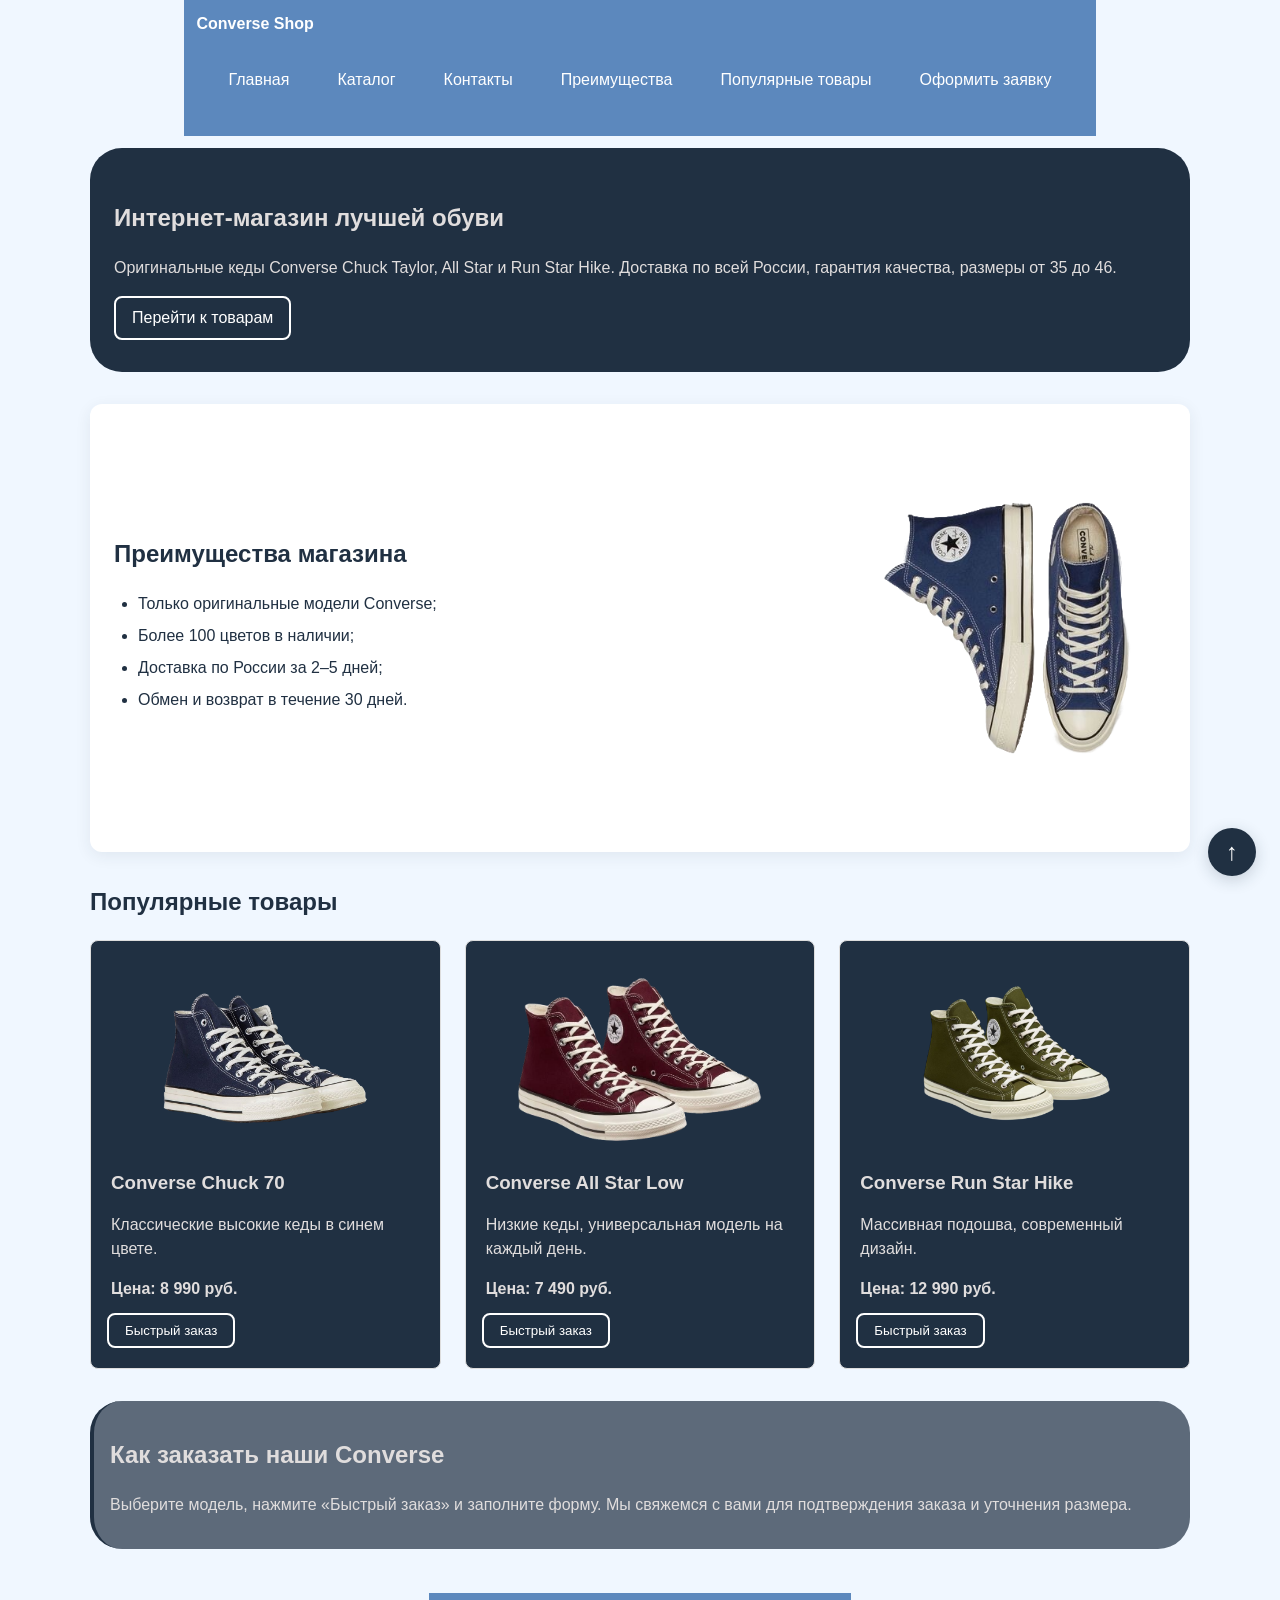
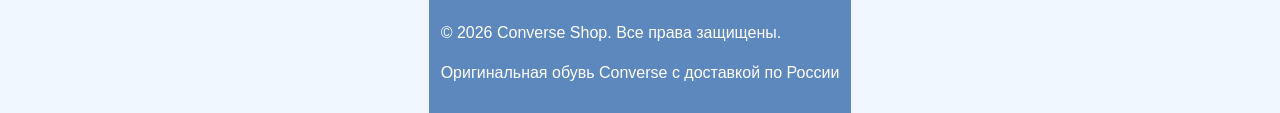
==== index.html @ f1b68abb "just copy kr 1" ====
<!doctype html>
<html lang="en">
  <head>
    <meta charset="UTF-8" />
    <meta name="viewport" content="width=device-width, initial-scale=1.0" />
    <title>Converse Shop — магазин обуви</title>
    <link rel="stylesheet" href="css/index.css" />
    <script src="js/main.js" defer></script>
  </head>
  <body>
    <header>
      <div class="site-header">
        <a class="site-header__logo" href="index.html">Converse Shop</a>

        <nav class="site-nav">
          <ul class="site-nav__list">
            <li><a href="index.html">Главная</a></li>
            <li><a href="catalog.html">Каталог</a></li>
            <li><a href="contacts.html">Контакты</a></li>
            <li><a href="index.html#advantages">Преимущества</a></li>
            <li><a href="index.html#popular">Популярные товары</a></li>
            <li><a href="order.html">Оформить заявку</a></li>
          </ul>
        </nav>
      </div>
    </header>

    <main>
      <section class="hero">
        <h1>Интернет-магазин лучшей обуви</h1>
        <p>
          Оригинальные кеды Converse Chuck Taylor, All Star и Run Star Hike.
          Доставка по всей России, гарантия качества, размеры от 35 до 46.
        </p>
        <a class="button" href="#popular">Перейти к товарам</a>
      </section>

      <!--Блок преимуществ-->
      <section class="section section--advantages" id="advantages">
        <div class="advantages-content">
          <h2>Преимущества магазина</h2>
          <ul class="advantages-list">
            <li>Только оригинальные модели Converse;</li>
            <li>Более 100 цветов в наличии;</li>
            <li>Доставка по России за 2–5 дней;</li>
            <li>Обмен и возврат в течение 30 дней.</li>
          </ul>
        </div>
        <div class="advantages-image">
          <img src="img/blue_converse-no-bg.png" />
        </div>
      </section>

      <!--Блок популярных товаров-->
      <section class="section" id="popular">
        <h2>Популярные товары</h2>

        <div class="products-grid">
          <article class="product-card">
            <div class="product-card__image">
              <img src="img/item_1_no_bg.png" alt="Converse Chuck 70" />
            </div>
            <h3 class="product-card__title">Converse Chuck 70</h3>
            <p class="product-card__description">
              Классические высокие кеды в синем цвете.
            </p>
            <p class="product-card__price">Цена: 8 990 руб.</p>
            <button
              class="button product-card__button"
              type="button"
              data-product="Converse Chuck 70"
            >
              Быстрый заказ
            </button>
          </article>

          <article class="product-card">
            <div class="product-card__image">
              <img src="img/item_2_no_bg.png" alt="Converse All Star Low" />
            </div>
            <h3 class="product-card__title">Converse All Star Low</h3>
            <p class="product-card__description">
              Низкие кеды, универсальная модель на каждый день.
            </p>
            <p class="product-card__price">Цена: 7 490 руб.</p>
            <button
              class="button product-card__button"
              type="button"
              data-product="Converse All Star Low"
            >
              Быстрый заказ
            </button>
          </article>

          <article class="product-card">
            <div class="product-card__image">
              <img src="img/item_3_no_bg.png" alt="Converse Run Star Hike" />
            </div>
            <h3 class="product-card__title">Converse Run Star Hike</h3>
            <p class="product-card__description">
              Массивная подошва, современный дизайн.
            </p>
            <p class="product-card__price">Цена: 12 990 руб.</p>
            <button
              class="button product-card__button"
              type="button"
              data-product="Converse Run Star Hike"
            >
              Быстрый заказ
            </button>
          </article>
        </div>
      </section>

      <!--Блок для вспомогательной информации-->
      <aside class="aside-info">
        <h2>Как заказать наши Converse</h2>
        <p>
          Выберите модель, нажмите «Быстрый заказ» и заполните форму. Мы
          свяжемся с вами для подтверждения заказа и уточнения размера.
        </p>
      </aside>
    </main>

    <footer>
      <p>&copy; 2026 Converse Shop. Все права защищены.</p>
      <p>Оригинальная обувь Converse с доставкой по России</p>
    </footer>

    <!--Модальное окно с формой-->
    <dialog
      class="order-dialog"
      id="order-dialog"
      aria-labelledby="order-dialog-title"
    >
      <h2 id="order-dialog-title">Оформление заявки</h2>

      <form
        class="order-form"
        id="order-form"
        action="#"
        method="post"
        novalidate
      >
        <input type="hidden" id="selected-product" name="product" />
        <div class="order-form__field">
          <label class="order-form__label" for="order-name">Имя</label>
          <input
            class="order-form__input"
            id="order-name"
            name="name"
            type="text"
            required
          />
        </div>

        <div class="order-form__field">
          <label class="order-form__label" for="order-email">E-mail</label>
          <input
            class="order-form__input"
            id="order-email"
            name="email"
            type="email"
            required
          />
        </div>

        <div class="order-form__actions">
          <button
            class="button button--modal"
            type="button"
            id="close-order-dialog"
          >
            Закрыть
          </button>
          <button class="button button--modal" type="submit">
            Отправить заявку
          </button>
        </div>
      </form>
    </dialog>

    <p class="success-message" id="success-message" hidden>
      Форма успешно отправлена!
    </p>
    <a href="#" class="back-to-top" aria-label="Наверх">&uarr;</a>
  </body>
</html>
---- css/index.css ----
:root {
  --color-bg: #f0f7ff; /*Фон страницы*/
  --color-text: #e0dddd; /*Основной текст*/
  --color-primary: rgb(32, 48, 66); /*Для hover*/
  --color-border: #dddddd;
  --color-surface-accent: #203042; /*Блок hero*/
  --color-header: rgb(92, 136, 189);
  --color-danger: #b00020; /*Ошибка поля*/
  --color-success: #36cd59; /*Уведомление успеха*/
  --color-white: #ffffff;

  --space-xs: 4px;
  --space-sm: 8px;
  --space-md: 16px;
  --space-lg: 24px;
  --space-xl: 32px;

  --radius-sm: 6px;
  --radius-md: 8px;
  --radius-lg: 12px;

  --container-width: 1100px;
}

/* Базовые стили */

* {
  box-sizing: border-box;
}

body {
  margin: 0;
  min-height: 100vh;
  display: flex;
  flex-direction: column;
  font-family: Arial, sans-serif;
  line-height: 1.5;
  color: var(--color-text);
  background-color: var(--color-bg);
}

main {
  flex: 1;
}

header,
main,
footer {
  padding: var(--radius-lg);

  margin: auto;
}

header,
footer {
  color: var(--color-white);
  background-color: var(--color-header);
}

footer p {
  color: var(--color-white);
}

/* Общие элементы интерфейса */

a {
  color: var(--color-header);
}

a:hover {
  color: var(--color-white);
}

.site-header__logo {
  font-weight: 700;
  color: var(--color-white);
  text-decoration: none;
}

.site-header__logo:hover {
  color: var(--color-primary);
}

.site-nav__list {
  display: flex;
  flex-wrap: wrap;
  justify-content: center;
  align-items: center;
  gap: var(--space-md);
  padding: var(--space-sm) var(--space-md);
  margin-bottom: 8px;
  list-style: none;
}

.site-nav__list a {
  display: inline-block;
  margin-bottom: 8px;
  padding: var(--space-sm) var(--space-md);
  text-decoration: none;
  color: var(--color-white);
}

.site-nav__list a:hover {
  background-color: var(--color-primary);
  color: var(--color-white);
  border-radius: var(--radius-sm);
}

.section {
  max-width: var(--container-width);
  margin: 0 auto var(--space-xl);
}

.section h2 {
  margin-top: 0;
  color: var(--color-primary);
}

/* Блок преимуществ + фото */

.section--advantages {
  display: flex;
  align-items: center;
  gap: var(--space-xl);
  padding: var(--space-lg);
  background-color: var(--color-white);
  border-radius: var(--radius-lg);
  box-shadow: 0 4px 16px rgba(32, 48, 66, 0.08);
}

.advantages-content {
  flex: 1;
}

.advantages-list {
  padding-left: var(--space-lg);
  margin: 0;
  color: var(--color-primary);
}

.advantages-list li {
  margin-bottom: var(--space-sm);
  color: var(--color-primary);
}

.advantages-image {
  flex: 0 0 320px;
  display: flex;
  justify-content: center;
  align-items: center;
}

.advantages-image img {
  width: 100%;
  height: auto;
  border-radius: var(--radius-md);
  object-fit: cover;
}

/* Кнопки */

.button {
  display: inline-block;
  padding: var(--space-sm) var(--space-md);
  color: var(--color-white);
  background-color: var(--color-primary);
  text-decoration: none;
  cursor: pointer;
  border-radius: var(--space-sm);
  border: #ffffff solid 2px;
}

.button:hover {
  color: var(--color-primary);
  background-color: var(--color-white);
}

/* Кнопки для модального окна */
.button--modal {
  color: var(--color-primary);
  background-color: var(--color-white);
  border: 2px solid var(--color-primary);
}
.button--modal:hover {
  color: var(--color-white);
  background-color: var(--color-primary);
  border-color: var(--color-primary);
}

/* Карточки товаров */

.products-grid {
  display: grid;
  grid-template-columns: repeat(3, 1fr);
  gap: var(--space-lg);
}

.product-card {
  display: flex;
  flex-direction: column;
  gap: var(--space-sm);
  padding: var(--space-md);
  border: 1px solid var(--color-border);
  border-radius: var(--radius-md);
  background-color: var(--color-primary);
  height: 100%; /*Карточки одинаковой высоты */
}

.product-card__button {
  margin-bottom: var(--space-xs);
  align-self: flex-start;
}

.product-card__title,
.product-card__description {
  margin: var(--space-xs);
  color: var(--color-text);
}

.product-card__price {
  margin: var(--space-xs);
  font-weight: 700;
}

.product-card__image {
  width: 100%;
  border-radius: var(--radius-sm);
  display: flex;
  align-items: center;
  justify-content: center;
}

.product-card__image img {
  width: 100%;
  height: 200px;
  object-fit: contain; /* фото вписывается целиком, без обрезки */
}

/* Hero и aside */
.hero {
  max-width: var(--container-width);
  margin: 0 auto var(--space-xl);
  padding: var(--space-xl) var(--space-lg);
  background-color: var(--color-surface-accent);
  border-radius: var(--space-xl);
}

.aside-info {
  max-width: var(--container-width);
  margin: 0 auto var(--space-xl);
  padding: var(--space-md);
  border-left: 4px solid var(--color-primary);
  background-color: rgb(32, 48, 66, 0.7); /* 70% прозрачности */
  border-radius: var(--space-xl);
}

/* Модальное окно и форма */
.order-dialog {
  width: min(100% - 32px, 560px);
  padding: var(--space-lg);
  border: none;
  border-radius: var(--radius-lg);
}

.order-dialog::backdrop {
  background-color: rgba(0, 0, 0, 0.5);
}

.order-form__field {
  margin-bottom: var(--space-md);
}

.order-form__label {
  display: block;
  margin-bottom: var(--space-xs);
}

.order-form__input {
  width: 100%;
  padding: 10px 12px;
  border: 1px solid var(--color-border);
  border-radius: var(--radius-sm);
  font: inherit;
}

.order-form__input:hover,
.order-form__select:hover,
.order-form__textarea:hover {
  border-color: var(--color-primary);
}

.order-form__input:focus-visible,
.order-form__select:focus-visible,
.order-form__textarea:focus-visible {
  outline: 2px solid var(--color-primary);
  outline-offset: 3px;
}

.order-form__actions {
  display: flex;
  gap: var(--space-md);
  margin-top: var(--space-lg);
}

[aria-invalid="true"] {
  border-color: var(--color-danger);
}

.success-message {
  max-width: var(--container-width);
  margin: var(--space-lg) auto;
  padding: var(--space-md);
  background-color: var(--color-success);
  border-radius: var(--radius-md);
  color: var(--color-white);
  position: fixed;
  top: 50%;
  left: 50%;
  transform: translate(-50%, -50%);
  z-index: 1000;
  font-size: 20px;
  font-weight: 700;
  text-align: center;
  min-width: 320px;
}

/* Утилиты */

html {
  scroll-behavior: smooth;
}

/*Переход к блоку по кнопке*/
:target {
  outline: 2px solid var(--color-primary);
  outline-offset: 4px; /*Отступ от линии до края элемента*/
  border-radius: var(--radius-md);
}

/* Кнопка «Наверх» для демонстрации position: fixed */
.back-to-top {
  position: fixed;
  bottom: var(--space-lg);
  right: var(--space-lg);
  width: 48px;
  height: 48px;
  display: flex;
  align-items: center;
  justify-content: center;
  background-color: var(--color-primary);
  color: var(--color-white);
  border-radius: 50%;
  text-decoration: none;
  font-size: 24px;
  box-shadow: 0 4px 16px rgba(32, 48, 66, 0.2);
  z-index: 1000;
}

.back-to-top:hover {
  background-color: var(--color-white);
  color: var(--color-primary);
  border: var(--color-primary) solid 2px;
}

/* Шапка для демонстрации position: stycky прилипает */
header {
  position: sticky;
  top: 0;
  z-index: 100;
}

html {
  scroll-padding-top: 210px; /* При прокрутке к якорю оставляет место под шапку */
}
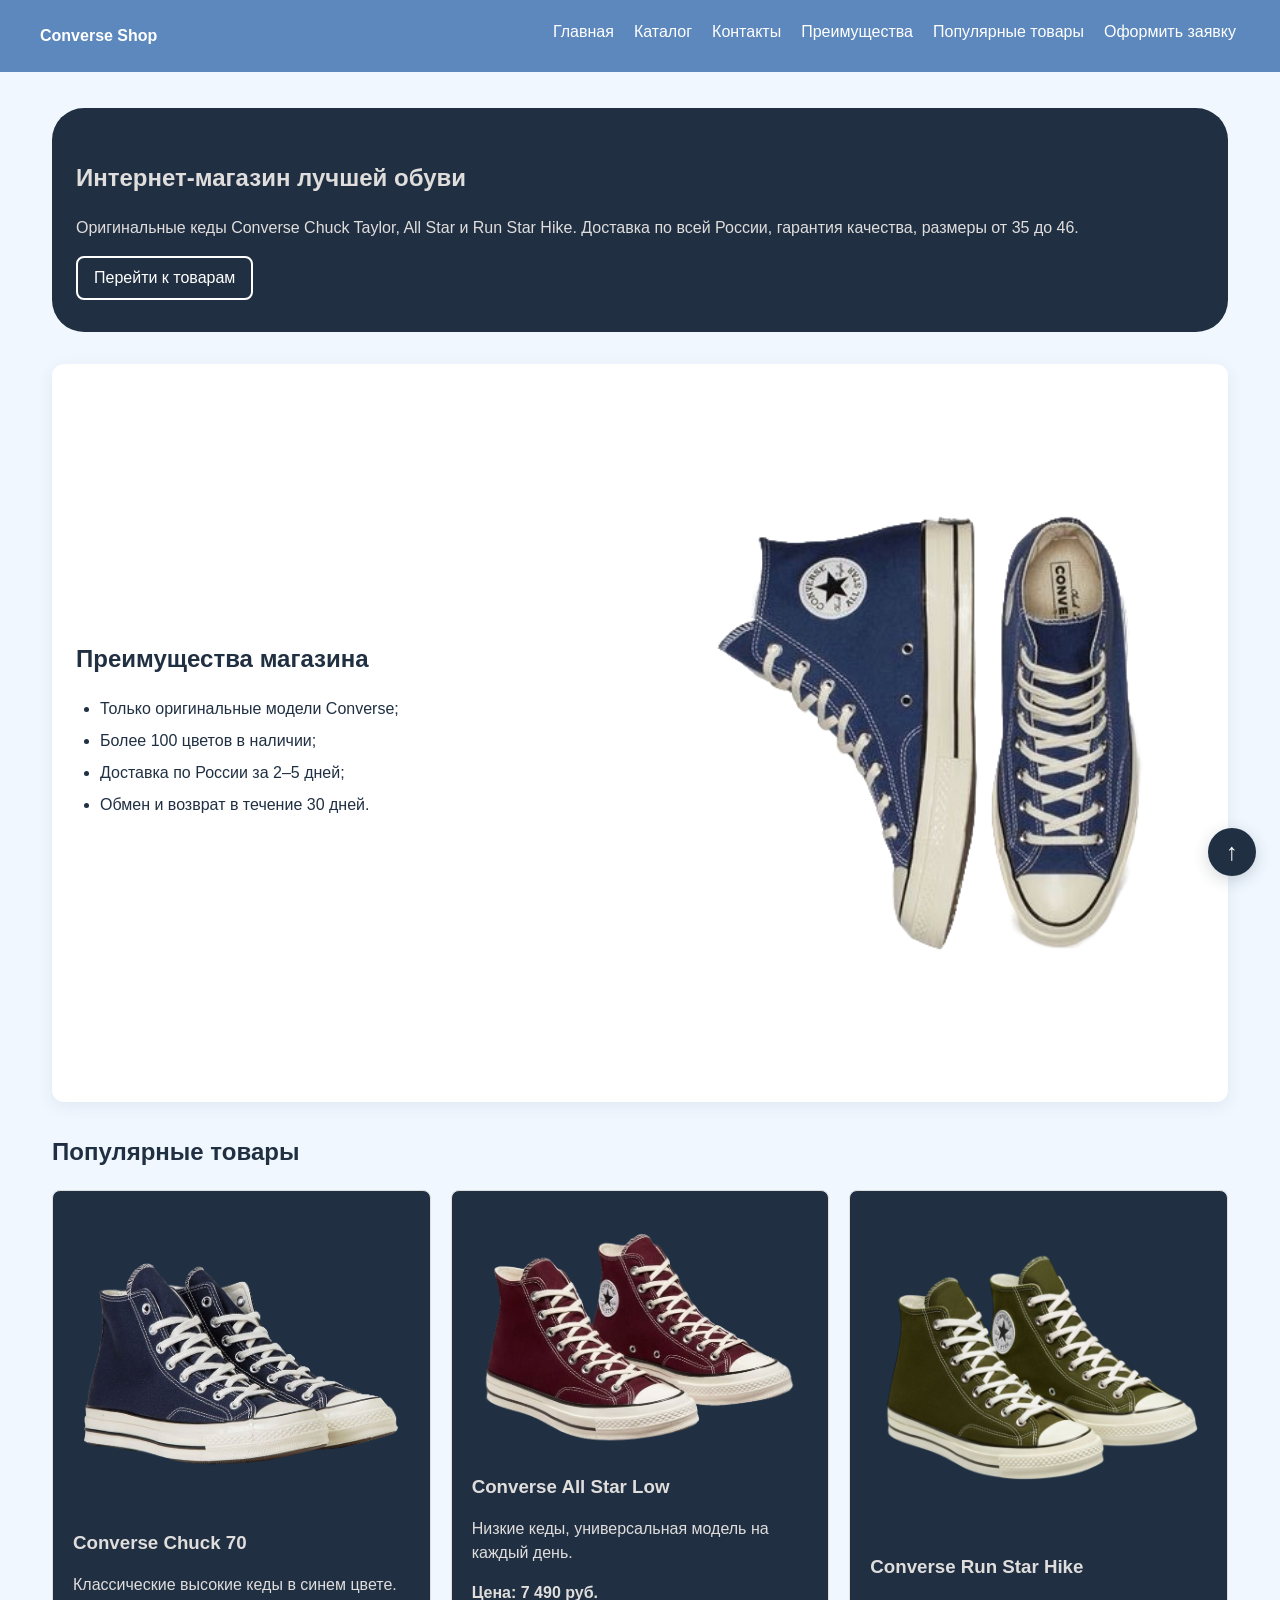
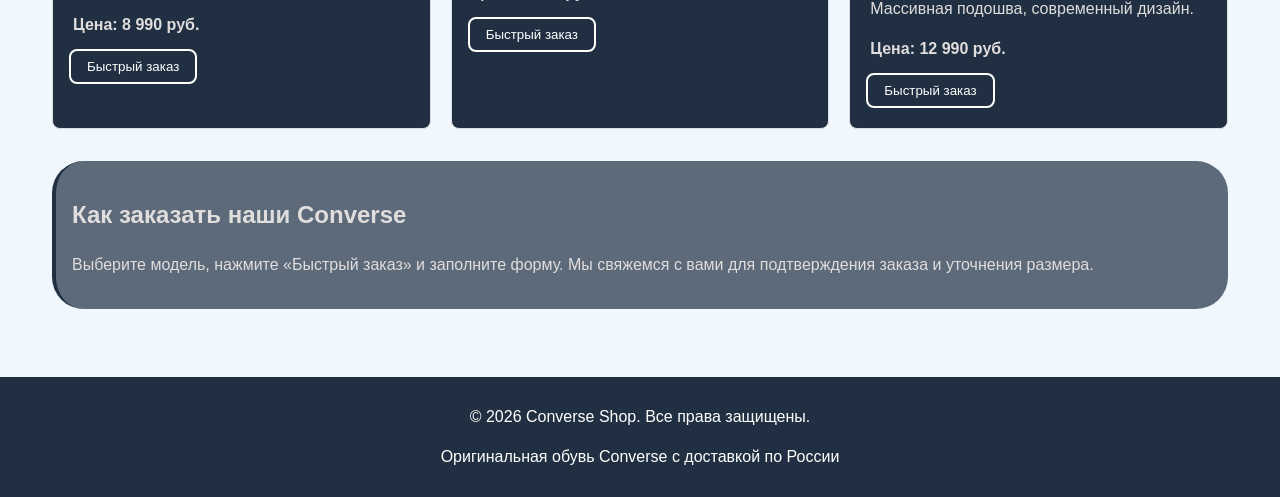
==== commit 9aba55e3: "change files kr 1 + add responsive" ====
--- a/index.html
+++ b/index.html
@@ -1,18 +1,24 @@
 <!doctype html>
-<html lang="en">
+<html lang="ru">
   <head>
     <meta charset="UTF-8" />
     <meta name="viewport" content="width=device-width, initial-scale=1.0" />
+    <meta
+      name="description"
+      content="Converse Shop — каталог кед, популярные модели и оформление заявки."
+    />
     <title>Converse Shop — магазин обуви</title>
     <link rel="stylesheet" href="css/index.css" />
+    <link rel="stylesheet" href="css/responsive.css" />
     <script src="js/main.js" defer></script>
   </head>
   <body>
+    <a class="skip-link" href="#main-content">Перейти к содержимому</a>
     <header>
       <div class="site-header">
         <a class="site-header__logo" href="index.html">Converse Shop</a>
 
-        <nav class="site-nav">
+        <nav class="site-nav" aria-label="Основная навигация">
           <ul class="site-nav__list">
             <li><a href="index.html">Главная</a></li>
             <li><a href="catalog.html">Каталог</a></li>
@@ -25,7 +31,7 @@
       </div>
     </header>
 
-    <main>
+    <main id="main-content" tabindex="-1">
       <section class="hero">
         <h1>Интернет-магазин лучшей обуви</h1>
         <p>
@@ -47,7 +53,10 @@
           </ul>
         </div>
         <div class="advantages-image">
-          <img src="img/blue_converse-no-bg.png" />
+          <img
+            src="img/blue_converse-no-bg.png"
+            alt="Синие высокие кеды Converse"
+          />
         </div>
       </section>
 
@@ -180,9 +189,20 @@
       </form>
     </dialog>
 
-    <p class="success-message" id="success-message" hidden>
+    <p
+      class="success-message"
+      id="success-message"
+      role="status"
+      aria-live="polite"
+      hidden
+    >
       Форма успешно отправлена!
     </p>
-    <a href="#" class="back-to-top" aria-label="Наверх">&uarr;</a>
+    <a
+      href="#main-content"
+      class="back-to-top"
+      aria-label="Вернуться к началу основного содержимого"
+      >&uarr;</a
+    >
   </body>
 </html>
--- a/css/responsive.css
+++ b/css/responsive.css
@@ -0,0 +1,243 @@
+*,
+*::before,
+*::after {
+  box-sizing: border-box;
+}
+html {
+  scroll-behavior: smooth;
+}
+body {
+  min-width: 0;
+}
+img,
+picture,
+video {
+  max-width: 100%;
+  height: auto;
+}
+main {
+  min-width: 0;
+}
+
+.skip-link {
+  position: fixed;
+  left: 12px;
+  top: -120px;
+  z-index: 10000;
+  padding: 12px 16px;
+  color: #fff;
+  background: #203042;
+  border: 2px solid #fff;
+  border-radius: 8px;
+  text-decoration: none;
+}
+.skip-link:focus,
+.skip-link:focus-visible {
+  top: 12px;
+}
+
+:where(a, button, input, select, textarea, summary):focus-visible {
+  outline: 3px solid #bf5500;
+  outline-offset: 3px;
+}
+
+.visually-hidden {
+  position: absolute;
+  width: 1px;
+  height: 1px;
+  overflow: hidden;
+  clip: rect(0, 0, 0, 0);
+  white-space: nowrap;
+  clip-path: inset(50%);
+}
+
+/* Мобильная версия*/
+.site-header {
+  max-width: 100%;
+}
+.site-header,
+.site-nav__list {
+  display: flex;
+  flex-wrap: wrap;
+  gap: 12px;
+}
+.site-header {
+  align-items: center;
+  justify-content: space-between;
+}
+.site-nav {
+  min-width: 0;
+  max-width: 100%;
+}
+.site-nav__list {
+  padding: 0;
+  margin: 0;
+}
+.site-nav__list a {
+  display: inline-block;
+  padding: 8px 4px;
+}
+
+.section,
+.hero,
+.aside-info,
+.catalog-products,
+.catalog-filters,
+.product-detail__info,
+.order-dialog {
+  min-width: 0;
+  max-width: 100%;
+}
+.hero,
+.section,
+.aside-info {
+  overflow-wrap: anywhere;
+}
+.advantages-image img,
+.product-card__image img,
+.product-detail__image img {
+  display: block;
+  max-width: 100%;
+  height: auto;
+  object-fit: contain;
+}
+.advantages-content {
+  min-width: 0;
+}
+.section--advantages,
+.advantages-content,
+.advantages-image {
+  max-width: 100%;
+}
+
+.products-grid {
+  display: grid;
+  grid-template-columns: minmax(0, 1fr);
+  gap: 20px;
+}
+.product-card {
+  min-width: 0;
+}
+
+.catalog-layout {
+  display: grid;
+  grid-template-columns: minmax(0, 1fr);
+  gap: 24px;
+}
+.filters-form input[type="number"] {
+  max-width: 100%;
+}
+
+.product-detail {
+  display: grid;
+  grid-template-columns: minmax(0, 1fr);
+  gap: 24px;
+}
+
+.order-form {
+  max-width: 100%;
+}
+.order-form__input,
+.order-form__select,
+.order-form__textarea,
+.order-form input:not([type="checkbox"]),
+.order-form select,
+.order-form textarea {
+  box-sizing: border-box;
+  width: 100%;
+  max-width: 100%;
+}
+.order-form__actions {
+  display: flex;
+  flex-wrap: wrap;
+  gap: 12px;
+}
+.order-dialog {
+  width: min(92vw, 520px);
+  max-height: 90dvh;
+  overflow: auto;
+}
+
+.product-table {
+  display: block;
+  max-width: 100%;
+  overflow-x: auto;
+  border-collapse: collapse;
+}
+.product-table th,
+.product-table td {
+  overflow-wrap: anywhere;
+}
+
+@media (min-width: 768px) {
+  .products-grid {
+    grid-template-columns: repeat(2, minmax(0, 1fr));
+  }
+  .section--advantages {
+    display: flex;
+    align-items: center;
+    gap: 24px;
+  }
+  .section--advantages > * {
+    flex: 1 1 0;
+    min-width: 0;
+  }
+  .product-detail {
+    grid-template-columns: repeat(2, minmax(0, 1fr));
+  }
+}
+
+@media (min-width: 1100px) {
+  .products-grid {
+    grid-template-columns: repeat(3, minmax(0, 1fr));
+  }
+  .catalog-layout {
+    grid-template-columns: minmax(210px, 260px) minmax(0, 1fr);
+  }
+  .catalog-products .products-grid {
+    grid-template-columns: repeat(2, minmax(0, 1fr));
+  }
+}
+
+@media (prefers-reduced-motion: reduce) {
+  html {
+    scroll-behavior: auto;
+  }
+  *,
+  *::before,
+  *::after {
+    animation-duration: 0.01ms !important;
+    transition-duration: 0.01ms !important;
+  }
+}
+
+body {
+  margin: 0;
+}
+
+header {
+  width: 100%;
+  background-color: #5c88bd;
+}
+
+.site-header {
+  width: 100%;
+  max-width: 1200px;
+  margin: 0 auto;
+  box-sizing: border-box;
+}
+
+main {
+  width: calc(100% - 32px);
+  max-width: 1200px;
+  margin: 24px auto;
+  box-sizing: border-box;
+}
+
+footer {
+  width: 100%;
+  background-color: #203042;
+  color: white;
+  box-sizing: border-box;
+  text-align: center;
+}
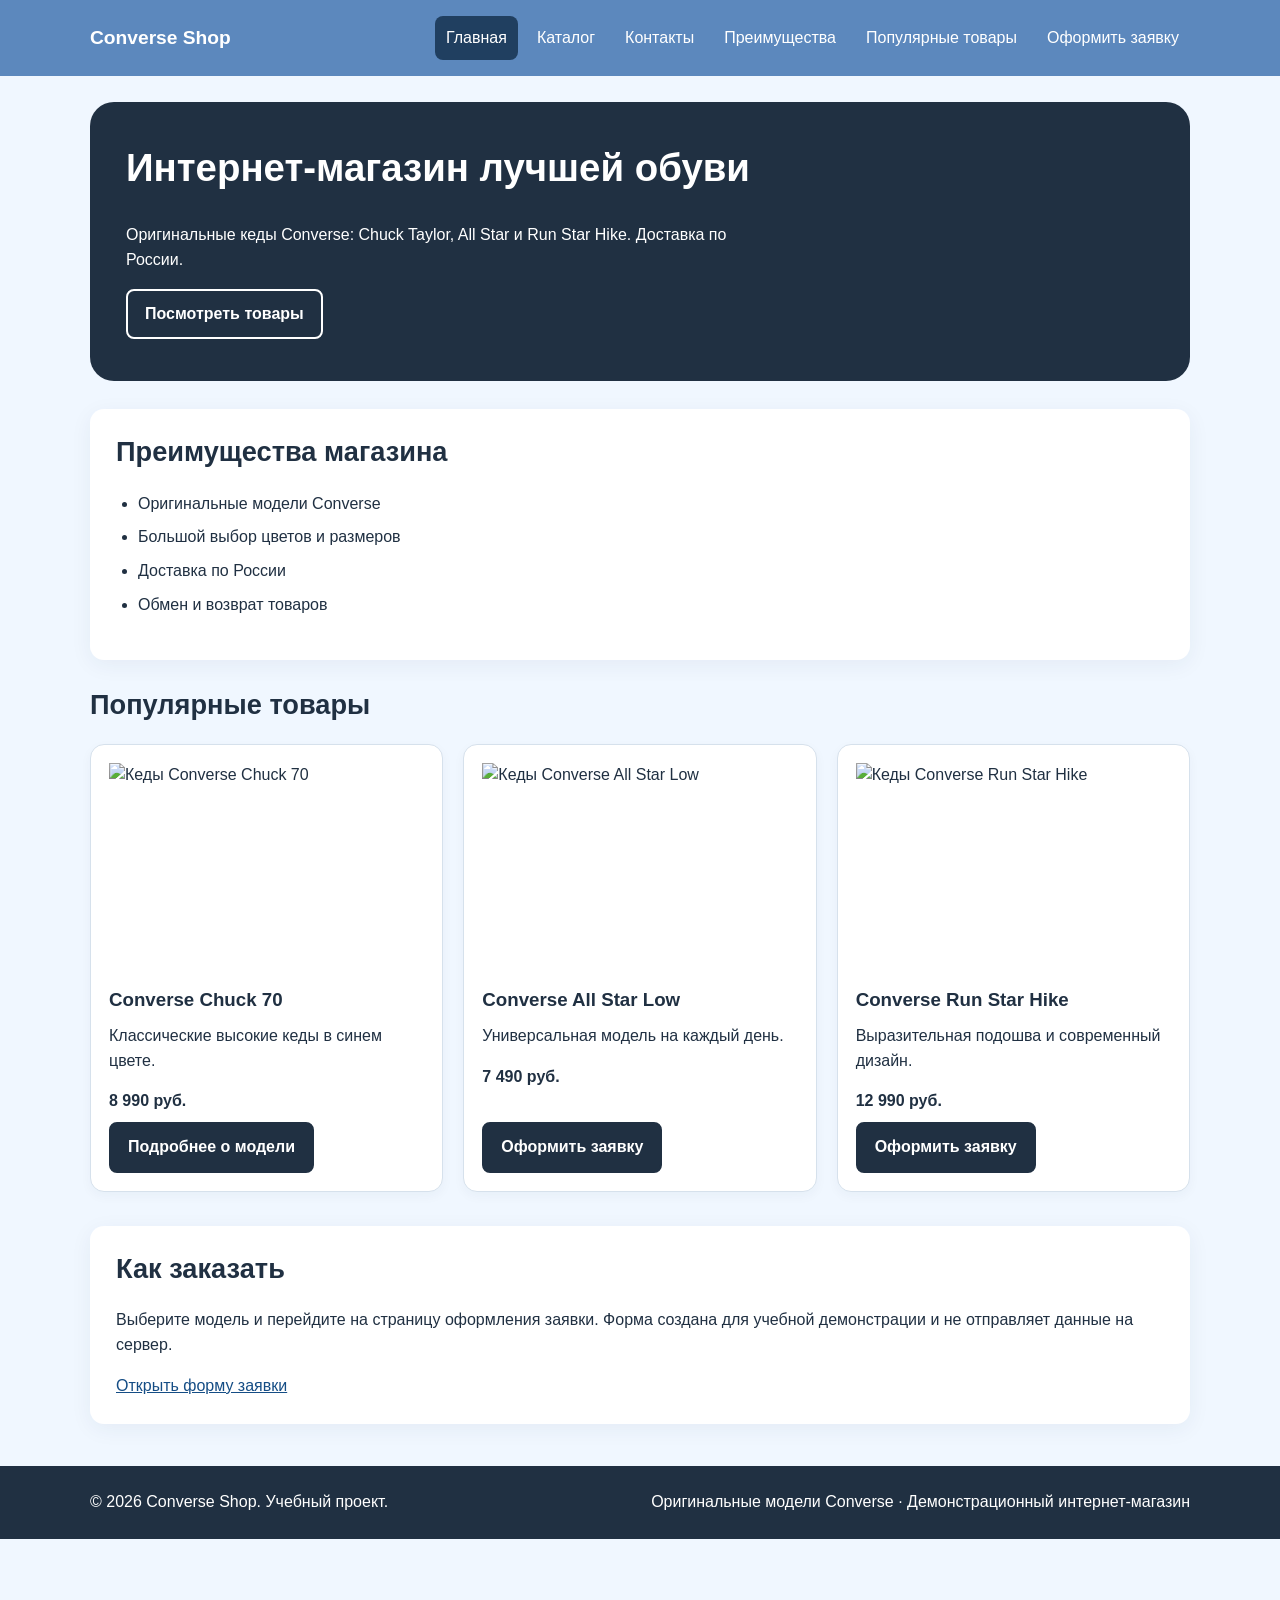
==== commit 9356a32a: "изменения по адаптиву" ====
--- a/index.html
+++ b/index.html
@@ -5,22 +5,22 @@
     <meta name="viewport" content="width=device-width, initial-scale=1.0" />
     <meta
       name="description"
-      content="Converse Shop — каталог кед, популярные модели и оформление заявки."
+      content="Converse Shop: преимущества и популярные модели обуви."
     />
-    <title>Converse Shop — магазин обуви</title>
-    <link rel="stylesheet" href="css/index.css" />
+    <title>Главная — Converse Shop</title>
+    <link rel="stylesheet" href="css/style.css" />
     <link rel="stylesheet" href="css/responsive.css" />
-    <script src="js/main.js" defer></script>
   </head>
   <body>
+    <!-- Первая ссылка доступна с клавиатуры: Tab, затем Enter. -->
     <a class="skip-link" href="#main-content">Перейти к содержимому</a>
-    <header>
-      <div class="site-header">
-        <a class="site-header__logo" href="index.html">Converse Shop</a>
 
-        <nav class="site-nav" aria-label="Основная навигация">
-          <ul class="site-nav__list">
-            <li><a href="index.html">Главная</a></li>
+    <header class="site-header">
+      <div class="container header-inner">
+        <a class="logo" href="index.html">Converse Shop</a>
+        <nav aria-label="Основная навигация">
+          <ul class="nav-list">
+            <li><a href="index.html" aria-current="page">Главная</a></li>
             <li><a href="catalog.html">Каталог</a></li>
             <li><a href="contacts.html">Контакты</a></li>
             <li><a href="index.html#advantages">Преимущества</a></li>
@@ -31,178 +31,103 @@
       </div>
     </header>
 
-    <main id="main-content" tabindex="-1">
-      <section class="hero">
-        <h1>Интернет-магазин лучшей обуви</h1>
+    <main id="main-content" class="container" tabindex="-1">
+      <section class="hero" aria-labelledby="hero-title">
+        <h1 id="hero-title">Интернет-магазин лучшей обуви</h1>
         <p>
-          Оригинальные кеды Converse Chuck Taylor, All Star и Run Star Hike.
-          Доставка по всей России, гарантия качества, размеры от 35 до 46.
+          Оригинальные кеды Converse: Chuck Taylor, All Star и Run Star Hike.
+          Доставка по России.
         </p>
-        <a class="button" href="#popular">Перейти к товарам</a>
+        <a class="button button-light" href="#popular">Посмотреть товары</a>
       </section>
 
-      <!--Блок преимуществ-->
-      <section class="section section--advantages" id="advantages">
-        <div class="advantages-content">
-          <h2>Преимущества магазина</h2>
-          <ul class="advantages-list">
-            <li>Только оригинальные модели Converse;</li>
-            <li>Более 100 цветов в наличии;</li>
-            <li>Доставка по России за 2–5 дней;</li>
-            <li>Обмен и возврат в течение 30 дней.</li>
+      <section
+        class="panel advantages"
+        id="advantages"
+        aria-labelledby="advantages-title"
+      >
+        <div>
+          <h2 id="advantages-title">Преимущества магазина</h2>
+          <ul>
+            <li>Оригинальные модели Converse</li>
+            <li>Большой выбор цветов и размеров</li>
+            <li>Доставка по России</li>
+            <li>Обмен и возврат товаров</li>
           </ul>
         </div>
-        <div class="advantages-image">
-          <img
-            src="img/blue_converse-no-bg.png"
-            alt="Синие высокие кеды Converse"
-          />
+        <div class="advantages-picture">
+          <!-- Демонстрация picture, source, srcset и sizes без дополнительных скриптов. -->
+          <picture>
+            <source
+              media="(max-width: 600px)"
+              srcset="images/blue_converse.jpg 406w"
+              sizes="90vw"
+              type="image/jpeg"
+            />
+            <img
+              src="images/blue_converse-no-bg.png"
+              width="390"
+              height="450"
+              alt="Синие высокие кеды Converse, вид сбоку и сверху"
+            />
+          </picture>
         </div>
       </section>
 
-      <!--Блок популярных товаров-->
-      <section class="section" id="popular">
-        <h2>Популярные товары</h2>
-
+      <section class="section" id="popular" aria-labelledby="popular-title">
+        <h2 id="popular-title">Популярные товары</h2>
         <div class="products-grid">
           <article class="product-card">
-            <div class="product-card__image">
-              <img src="img/item_1_no_bg.png" alt="Converse Chuck 70" />
-            </div>
-            <h3 class="product-card__title">Converse Chuck 70</h3>
-            <p class="product-card__description">
-              Классические высокие кеды в синем цвете.
-            </p>
-            <p class="product-card__price">Цена: 8 990 руб.</p>
-            <button
-              class="button product-card__button"
-              type="button"
-              data-product="Converse Chuck 70"
-            >
-              Быстрый заказ
-            </button>
+            <img
+              src="images/item_1_no_bg.png"
+              alt="Кеды Converse Chuck 70"
+              loading="lazy"
+            />
+            <h3>Converse Chuck 70</h3>
+            <p>Классические высокие кеды в синем цвете.</p>
+            <p class="price">8 990 руб.</p>
+            <a class="button" href="product.html">Подробнее о модели</a>
           </article>
-
           <article class="product-card">
-            <div class="product-card__image">
-              <img src="img/item_2_no_bg.png" alt="Converse All Star Low" />
-            </div>
-            <h3 class="product-card__title">Converse All Star Low</h3>
-            <p class="product-card__description">
-              Низкие кеды, универсальная модель на каждый день.
-            </p>
-            <p class="product-card__price">Цена: 7 490 руб.</p>
-            <button
-              class="button product-card__button"
-              type="button"
-              data-product="Converse All Star Low"
-            >
-              Быстрый заказ
-            </button>
+            <img
+              src="images/item_2_no_bg.png"
+              alt="Кеды Converse All Star Low"
+              loading="lazy"
+            />
+            <h3>Converse All Star Low</h3>
+            <p>Универсальная модель на каждый день.</p>
+            <p class="price">7 490 руб.</p>
+            <a class="button" href="order.html">Оформить заявку</a>
           </article>
-
           <article class="product-card">
-            <div class="product-card__image">
-              <img src="img/item_3_no_bg.png" alt="Converse Run Star Hike" />
-            </div>
-            <h3 class="product-card__title">Converse Run Star Hike</h3>
-            <p class="product-card__description">
-              Массивная подошва, современный дизайн.
-            </p>
-            <p class="product-card__price">Цена: 12 990 руб.</p>
-            <button
-              class="button product-card__button"
-              type="button"
-              data-product="Converse Run Star Hike"
-            >
-              Быстрый заказ
-            </button>
+            <img
+              src="images/item_3_no_bg.png"
+              alt="Кеды Converse Run Star Hike"
+              loading="lazy"
+            />
+            <h3>Converse Run Star Hike</h3>
+            <p>Выразительная подошва и современный дизайн.</p>
+            <p class="price">12 990 руб.</p>
+            <a class="button" href="order.html">Оформить заявку</a>
           </article>
         </div>
       </section>
 
-      <!--Блок для вспомогательной информации-->
-      <aside class="aside-info">
-        <h2>Как заказать наши Converse</h2>
+      <aside class="panel help-box" aria-labelledby="how-title">
+        <h2 id="how-title">Как заказать</h2>
         <p>
-          Выберите модель, нажмите «Быстрый заказ» и заполните форму. Мы
-          свяжемся с вами для подтверждения заказа и уточнения размера.
+          Выберите модель и перейдите на страницу оформления заявки. Форма
+          создана для учебной демонстрации и не отправляет данные на сервер.
         </p>
+        <a href="order.html" class="text-link">Открыть форму заявки</a>
       </aside>
     </main>
 
-    <footer>
-      <p>&copy; 2026 Converse Shop. Все права защищены.</p>
-      <p>Оригинальная обувь Converse с доставкой по России</p>
+    <footer class="site-footer">
+      <div class="container footer-inner">
+        <p>© 2026 Converse Shop. Учебный проект.</p>
+        <p>Оригинальные модели Converse · Демонстрационный интернет-магазин</p>
+      </div>
     </footer>
-
-    <!--Модальное окно с формой-->
-    <dialog
-      class="order-dialog"
-      id="order-dialog"
-      aria-labelledby="order-dialog-title"
-    >
-      <h2 id="order-dialog-title">Оформление заявки</h2>
-
-      <form
-        class="order-form"
-        id="order-form"
-        action="#"
-        method="post"
-        novalidate
-      >
-        <input type="hidden" id="selected-product" name="product" />
-        <div class="order-form__field">
-          <label class="order-form__label" for="order-name">Имя</label>
-          <input
-            class="order-form__input"
-            id="order-name"
-            name="name"
-            type="text"
-            required
-          />
-        </div>
-
-        <div class="order-form__field">
-          <label class="order-form__label" for="order-email">E-mail</label>
-          <input
-            class="order-form__input"
-            id="order-email"
-            name="email"
-            type="email"
-            required
-          />
-        </div>
-
-        <div class="order-form__actions">
-          <button
-            class="button button--modal"
-            type="button"
-            id="close-order-dialog"
-          >
-            Закрыть
-          </button>
-          <button class="button button--modal" type="submit">
-            Отправить заявку
-          </button>
-        </div>
-      </form>
-    </dialog>
-
-    <p
-      class="success-message"
-      id="success-message"
-      role="status"
-      aria-live="polite"
-      hidden
-    >
-      Форма успешно отправлена!
-    </p>
-    <a
-      href="#main-content"
-      class="back-to-top"
-      aria-label="Вернуться к началу основного содержимого"
-      >&uarr;</a
-    >
   </body>
 </html>
--- a/css/style.css
+++ b/css/style.css
@@ -0,0 +1,421 @@
+/* Базовые стили (Mobile First); расширение для планшета и ПК — в responsive.css. */
+:root {
+  --bg: #f0f7ff;
+  --blue: #5c88bd;
+  --dark: #203042;
+  --text: #203042;
+  --white: #fff;
+  --line: #d6e1ec;
+  --radius: 14px;
+  --content: 1100px;
+}
+
+* {
+  box-sizing: border-box;
+}
+html {
+  scroll-behavior: smooth;
+}
+body {
+  margin: 0;
+  min-height: 100vh;
+  display: flex;
+  flex-direction: column;
+  font-family: Arial, Helvetica, sans-serif;
+  line-height: 1.55;
+  color: var(--text);
+  background: var(--bg);
+}
+img {
+  max-width: 100%;
+  height: auto;
+}
+a {
+  color: #154d85;
+}
+a:hover {
+  color: #10283d;
+}
+.container {
+  width: min(calc(100% - 32px), var(--content));
+  margin-inline: auto;
+}
+main.container {
+  flex: 1;
+  padding-block: 26px 42px;
+}
+
+.site-header {
+  width: 100%;
+  background: var(--blue);
+}
+.header-inner {
+  display: flex;
+  flex-direction: column;
+  align-items: flex-start;
+  justify-content: center;
+  gap: 8px;
+  padding-block: 16px;
+}
+.logo {
+  color: #fff;
+  font-weight: 800;
+  font-size: 1.2rem;
+  text-decoration: none;
+  white-space: nowrap;
+}
+.logo:hover {
+  color: #fff;
+  text-decoration: underline;
+}
+.nav-list {
+  display: flex;
+  gap: 8px;
+  flex-wrap: wrap;
+  list-style: none;
+  margin: 0;
+  padding: 0;
+}
+.nav-list a {
+  display: block;
+  padding: 10px 11px;
+  border-radius: 8px;
+  color: #fff;
+  text-decoration: none;
+}
+.nav-list a:hover,
+.nav-list a[aria-current="page"] {
+  background: #203f60;
+  color: #fff;
+}
+
+.site-footer {
+  width: 100%;
+  background: var(--dark);
+  color: #fff;
+}
+.footer-inner {
+  display: flex;
+  flex-direction: column;
+  align-items: flex-start;
+  justify-content: space-between;
+  gap: 12px;
+  padding-block: 24px;
+}
+.footer-inner p {
+  margin: 0;
+}
+
+h1,
+h2,
+h3 {
+  line-height: 1.23;
+}
+h1 {
+  font-size: clamp(1.8rem, 3vw, 2.5rem);
+}
+h2 {
+  font-size: clamp(1.35rem, 2.5vw, 1.7rem);
+}
+.page-heading {
+  margin: 10px 0 28px;
+}
+.section {
+  margin-block: 25px 34px;
+}
+.panel {
+  background: #fff;
+  border-radius: var(--radius);
+  padding: 26px;
+  box-shadow: 0 5px 22px rgba(27, 54, 82, 0.06);
+}
+.panel h1:first-child,
+.panel h2:first-child {
+  margin-top: 0;
+}
+.muted {
+  color: #4d5d6d;
+  font-size: 0.95rem;
+}
+.notice {
+  padding: 12px 16px;
+  border-left: 4px solid var(--blue);
+  background: #edf5ff;
+}
+
+.hero {
+  padding: 28px 22px;
+  background: var(--dark);
+  color: #fff;
+  border-radius: 16px;
+}
+.hero h1 {
+  margin-top: 0;
+}
+.hero p {
+  max-width: 660px;
+}
+.button {
+  display: inline-block;
+  width: fit-content;
+  padding: 11px 17px;
+  border: 2px solid var(--dark);
+  border-radius: 8px;
+  color: #fff;
+  background: var(--dark);
+  font: inherit;
+  font-weight: 600;
+  text-decoration: none;
+  cursor: pointer;
+}
+.button:hover {
+  background: #fff;
+  color: var(--dark);
+}
+.button-light {
+  border-color: #fff;
+}
+.button-light:hover {
+  background: #fff;
+  color: var(--dark);
+}
+
+.advantages {
+  display: flex;
+  flex-direction: column;
+  align-items: stretch;
+  gap: 20px;
+  margin-block: 28px;
+}
+.advantages > * {
+  flex: 1 1 0;
+  min-width: 0;
+}
+.advantages ul {
+  padding-left: 22px;
+}
+.advantages li {
+  margin-bottom: 9px;
+}
+.advantages-picture {
+  display: flex;
+  justify-content: center;
+  align-items: center;
+}
+.advantages-picture img {
+  display: block;
+  max-height: 310px;
+  width: auto;
+  object-fit: contain;
+}
+
+.products-grid {
+  display: grid;
+  grid-template-columns: minmax(0, 1fr);
+  gap: 20px;
+}
+.product-card {
+  display: flex;
+  flex-direction: column;
+  min-width: 0;
+  background: #fff;
+  border: 1px solid var(--line);
+  border-radius: var(--radius);
+  padding: 18px;
+  box-shadow: 0 4px 12px rgba(27, 54, 82, 0.04);
+}
+.product-card img {
+  width: 100%;
+  height: 210px;
+  object-fit: contain;
+}
+.product-card h3 {
+  margin: 15px 0 5px;
+}
+.product-card p {
+  margin: 8px 0;
+}
+.price {
+  font-weight: 800;
+  color: var(--dark);
+}
+.product-card .button {
+  margin-top: auto;
+}
+.help-box {
+  margin-top: 32px;
+}
+
+.catalog-layout {
+  display: grid;
+  grid-template-columns: minmax(0, 1fr);
+  grid-template-areas: "filters" "products";
+  gap: 26px;
+}
+.catalog-filters {
+  grid-area: filters;
+  align-self: start;
+}
+.catalog-layout > section {
+  grid-area: products;
+  min-width: 0;
+}
+.catalog-layout > section h2 {
+  margin-top: 0;
+}
+.catalog-grid {
+  grid-template-columns: minmax(0, 1fr);
+}
+fieldset {
+  border: 1px solid var(--line);
+  border-radius: 8px;
+  padding: 12px 16px;
+  margin: 18px 0;
+}
+legend {
+  font-weight: 700;
+  padding-inline: 4px;
+}
+.choice {
+  display: flex;
+  gap: 9px;
+  align-items: center;
+  margin: 10px 0;
+}
+.choice input {
+  flex: 0 0 auto;
+  width: 18px;
+  height: 18px;
+}
+
+.product-detail {
+  display: grid;
+  grid-template-columns: minmax(0, 1fr);
+  gap: 26px;
+  align-items: center;
+}
+.product-image {
+  position: relative;
+  display: flex;
+  justify-content: center;
+  align-items: center;
+}
+.product-image img {
+  width: 100%;
+  height: auto;
+  max-height: 340px;
+  object-fit: contain;
+}
+.tag {
+  position: absolute;
+  top: 14px;
+  right: 14px;
+  padding: 6px 10px;
+  background: #a12b4e;
+  color: #fff;
+  border-radius: 6px;
+  font-size: 0.82rem;
+}
+.product-info .large {
+  font-size: 1.6rem;
+}
+.table-scroll {
+  max-width: 100%;
+  overflow-x: auto;
+  border-radius: 10px;
+}
+.product-table {
+  width: 100%;
+  min-width: 440px;
+  border-collapse: collapse;
+  background: #fff;
+}
+.product-table caption {
+  caption-side: top;
+  text-align: left;
+  font-weight: 700;
+  padding: 10px 0;
+}
+.product-table th,
+.product-table td {
+  padding: 12px 14px;
+  border: 1px solid var(--line);
+  text-align: left;
+}
+.product-table thead {
+  background: #e1edf8;
+}
+.product-table tbody th {
+  width: 45%;
+}
+
+.form-panel {
+  max-width: 780px;
+}
+.order-form {
+  display: grid;
+  grid-template-columns: minmax(0, 1fr);
+  gap: 18px;
+  margin-top: 20px;
+}
+.form-field {
+  min-width: 0;
+}
+.form-field label {
+  display: block;
+  font-weight: 700;
+  margin-bottom: 7px;
+}
+.form-field input,
+.form-field select,
+.form-field textarea {
+  width: 100%;
+  max-width: 100%;
+  border: 1px solid #9cafbf;
+  border-radius: 8px;
+  padding: 11px 12px;
+  font: inherit;
+  background: #fff;
+  color: var(--text);
+}
+.full {
+  grid-column: 1 / -1;
+}
+.contacts-list {
+  padding-left: 23px;
+}
+.contacts-list li {
+  margin-block: 13px;
+}
+
+/* Улучшения доступности. */
+.skip-link {
+  position: fixed;
+  left: 12px;
+  top: -100px;
+  z-index: 1000;
+  background: var(--dark);
+  color: #fff;
+  border: 2px solid #fff;
+  border-radius: 8px;
+  padding: 12px 16px;
+  text-decoration: none;
+}
+.skip-link:focus {
+  top: 12px;
+}
+:where(
+  a,
+  button,
+  input,
+  select,
+  textarea,
+  summary,
+  .table-scroll
+):focus-visible {
+  outline: 3px solid #bc4f00;
+  outline-offset: 3px;
+}
+#main-content {
+  scroll-margin-top: 16px;
+}
--- a/css/responsive.css
+++ b/css/responsive.css
@@ -1,189 +1,39 @@
-*,
-*::before,
-*::after {
-  box-sizing: border-box;
-}
-html {
-  scroll-behavior: smooth;
-}
-body {
-  min-width: 0;
-}
-img,
-picture,
-video {
-  max-width: 100%;
-  height: auto;
-}
-main {
-  min-width: 0;
-}
-
-.skip-link {
-  position: fixed;
-  left: 12px;
-  top: -120px;
-  z-index: 10000;
-  padding: 12px 16px;
-  color: #fff;
-  background: #203042;
-  border: 2px solid #fff;
-  border-radius: 8px;
-  text-decoration: none;
-}
-.skip-link:focus,
-.skip-link:focus-visible {
-  top: 12px;
-}
-
-:where(a, button, input, select, textarea, summary):focus-visible {
-  outline: 3px solid #bf5500;
-  outline-offset: 3px;
-}
-
-.visually-hidden {
-  position: absolute;
-  width: 1px;
-  height: 1px;
-  overflow: hidden;
-  clip: rect(0, 0, 0, 0);
-  white-space: nowrap;
-  clip-path: inset(50%);
-}
-
-/* Мобильная версия*/
-.site-header {
-  max-width: 100%;
-}
-.site-header,
-.site-nav__list {
-  display: flex;
-  flex-wrap: wrap;
-  gap: 12px;
-}
-.site-header {
-  align-items: center;
-  justify-content: space-between;
-}
-.site-nav {
-  min-width: 0;
-  max-width: 100%;
-}
-.site-nav__list {
-  padding: 0;
-  margin: 0;
-}
-.site-nav__list a {
-  display: inline-block;
-  padding: 8px 4px;
-}
-
-.section,
-.hero,
-.aside-info,
-.catalog-products,
-.catalog-filters,
-.product-detail__info,
-.order-dialog {
-  min-width: 0;
-  max-width: 100%;
-}
-.hero,
-.section,
-.aside-info {
-  overflow-wrap: anywhere;
-}
-.advantages-image img,
-.product-card__image img,
-.product-detail__image img {
-  display: block;
-  max-width: 100%;
-  height: auto;
-  object-fit: contain;
-}
-.advantages-content {
-  min-width: 0;
-}
-.section--advantages,
-.advantages-content,
-.advantages-image {
-  max-width: 100%;
-}
-
-.products-grid {
-  display: grid;
-  grid-template-columns: minmax(0, 1fr);
-  gap: 20px;
-}
-.product-card {
-  min-width: 0;
-}
-
-.catalog-layout {
-  display: grid;
-  grid-template-columns: minmax(0, 1fr);
-  gap: 24px;
-}
-.filters-form input[type="number"] {
-  max-width: 100%;
-}
-
-.product-detail {
-  display: grid;
-  grid-template-columns: minmax(0, 1fr);
-  gap: 24px;
-}
-
-.order-form {
-  max-width: 100%;
-}
-.order-form__input,
-.order-form__select,
-.order-form__textarea,
-.order-form input:not([type="checkbox"]),
-.order-form select,
-.order-form textarea {
-  box-sizing: border-box;
-  width: 100%;
-  max-width: 100%;
-}
-.order-form__actions {
-  display: flex;
-  flex-wrap: wrap;
-  gap: 12px;
-}
-.order-dialog {
-  width: min(92vw, 520px);
-  max-height: 90dvh;
-  overflow: auto;
-}
-
-.product-table {
-  display: block;
-  max-width: 100%;
-  overflow-x: auto;
-  border-collapse: collapse;
-}
-.product-table th,
-.product-table td {
-  overflow-wrap: anywhere;
-}
-
+/* Mobile First: по умолчанию одна колонка; расширяем на широких экранах. */
 @media (min-width: 768px) {
+  .header-inner {
+    flex-direction: row;
+    align-items: center;
+    justify-content: space-between;
+    flex-wrap: wrap;
+    min-height: 76px;
+    padding-block: 12px;
+  }
+  .hero {
+    padding: 42px 36px;
+    border-radius: 24px;
+  }
+  .advantages {
+    flex-direction: row;
+    align-items: center;
+    gap: 28px;
+  }
+  .advantages > * {
+    flex: 1 1 0;
+    min-width: 0;
+  }
   .products-grid {
     grid-template-columns: repeat(2, minmax(0, 1fr));
   }
-  .section--advantages {
-    display: flex;
-    align-items: center;
-    gap: 24px;
-  }
-  .section--advantages > * {
-    flex: 1 1 0;
-    min-width: 0;
-  }
   .product-detail {
     grid-template-columns: repeat(2, minmax(0, 1fr));
+  }
+  .order-form {
+    grid-template-columns: repeat(2, minmax(0, 1fr));
+  }
+  .footer-inner {
+    flex-direction: row;
+    align-items: center;
+    gap: 16px;
   }
 }
 
@@ -192,52 +42,17 @@
     grid-template-columns: repeat(3, minmax(0, 1fr));
   }
   .catalog-layout {
-    grid-template-columns: minmax(210px, 260px) minmax(0, 1fr);
+    grid-template-columns: 250px minmax(0, 1fr);
+    grid-template-areas: "filters products";
   }
-  .catalog-products .products-grid {
+  .catalog-grid {
     grid-template-columns: repeat(2, minmax(0, 1fr));
   }
 }
 
+/* При уменьшении движений на устройстве отключаем плавную прокрутку. */
 @media (prefers-reduced-motion: reduce) {
   html {
     scroll-behavior: auto;
   }
-  *,
-  *::before,
-  *::after {
-    animation-duration: 0.01ms !important;
-    transition-duration: 0.01ms !important;
-  }
 }
-
-body {
-  margin: 0;
-}
-
-header {
-  width: 100%;
-  background-color: #5c88bd;
-}
-
-.site-header {
-  width: 100%;
-  max-width: 1200px;
-  margin: 0 auto;
-  box-sizing: border-box;
-}
-
-main {
-  width: calc(100% - 32px);
-  max-width: 1200px;
-  margin: 24px auto;
-  box-sizing: border-box;
-}
-
-footer {
-  width: 100%;
-  background-color: #203042;
-  color: white;
-  box-sizing: border-box;
-  text-align: center;
-}
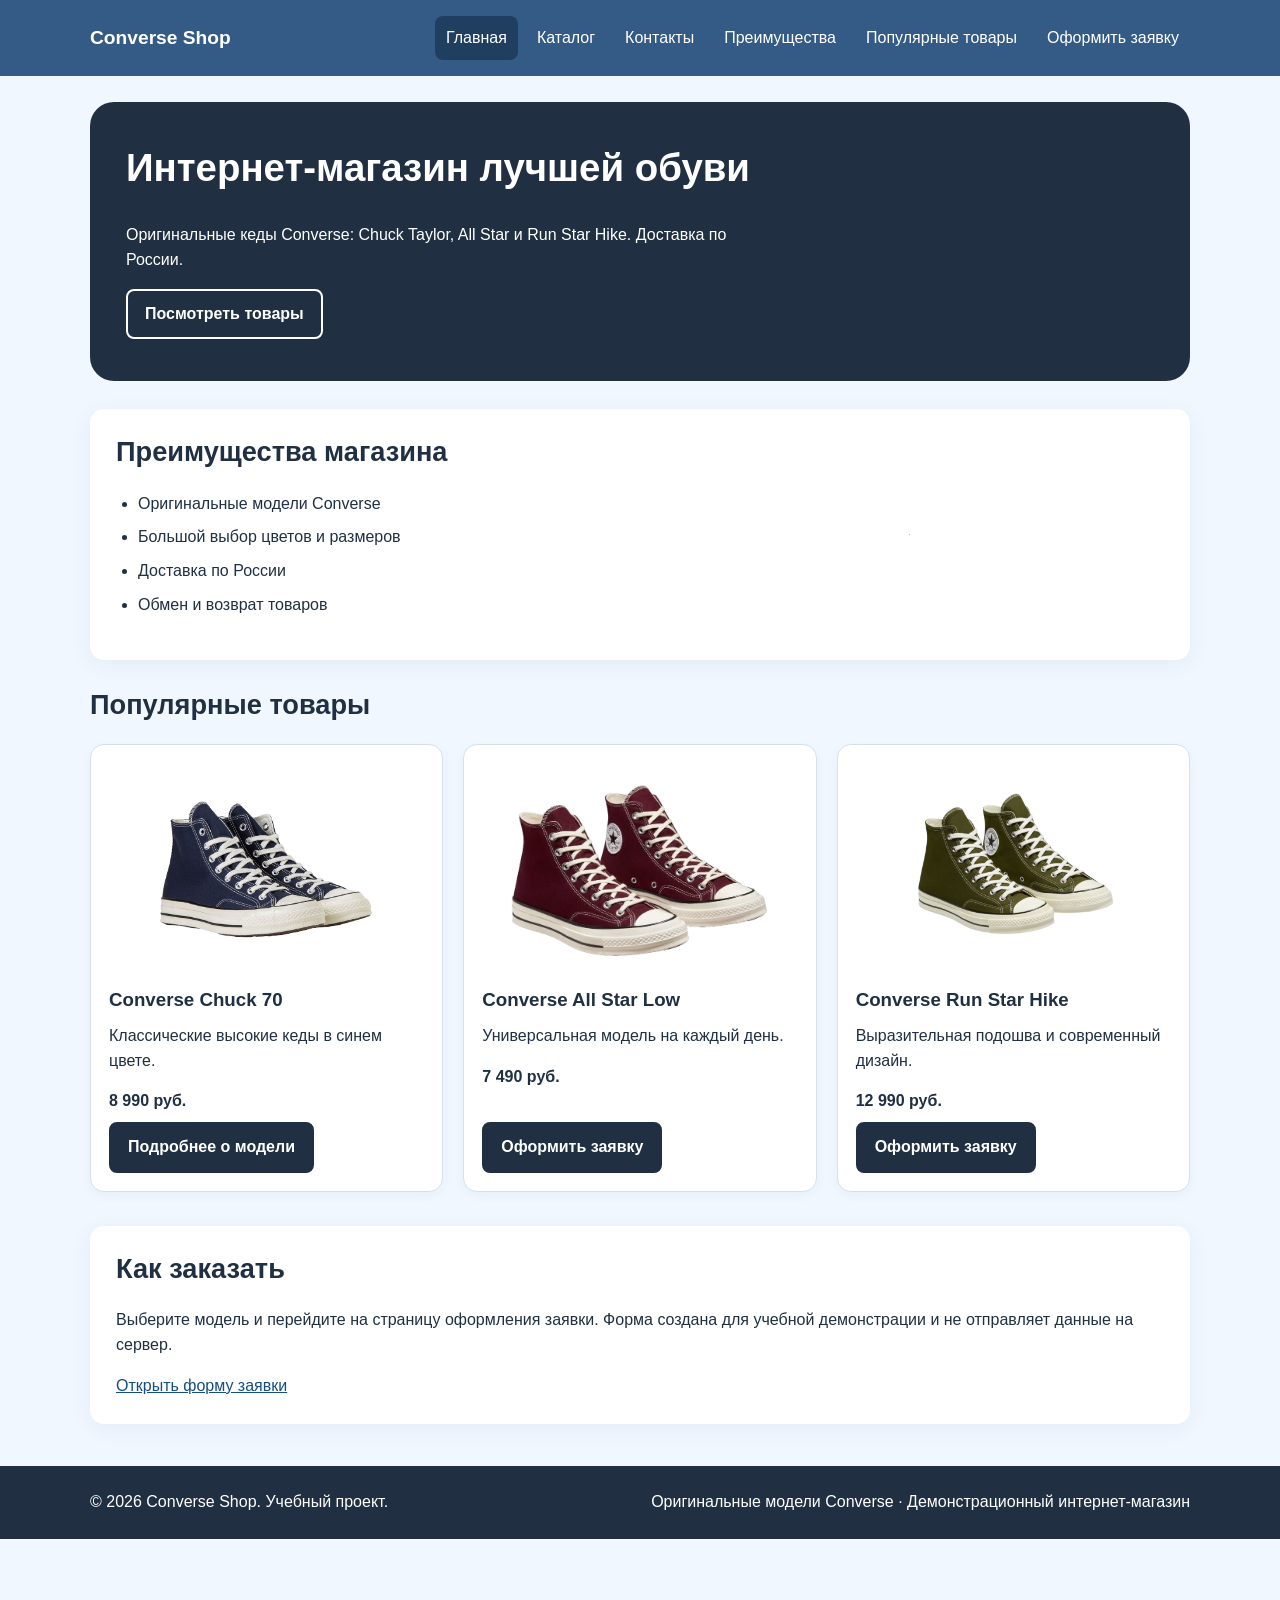
==== commit 452826c1: "lighthouse changes" ====
--- a/index.html
+++ b/index.html
@@ -60,12 +60,12 @@
           <picture>
             <source
               media="(max-width: 600px)"
-              srcset="images/blue_converse.jpg 406w"
+              srcset="img/blue_converse.jpg 406w"
               sizes="90vw"
               type="image/jpeg"
             />
             <img
-              src="images/blue_converse-no-bg.png"
+              src="img/blue_converse-no-bg.png"
               width="390"
               height="450"
               alt="Синие высокие кеды Converse, вид сбоку и сверху"
@@ -79,7 +79,7 @@
         <div class="products-grid">
           <article class="product-card">
             <img
-              src="images/item_1_no_bg.png"
+              src="img/item_1_no_bg.png"
               alt="Кеды Converse Chuck 70"
               loading="lazy"
             />
@@ -90,7 +90,7 @@
           </article>
           <article class="product-card">
             <img
-              src="images/item_2_no_bg.png"
+              src="img/item_2_no_bg.png"
               alt="Кеды Converse All Star Low"
               loading="lazy"
             />
@@ -101,7 +101,7 @@
           </article>
           <article class="product-card">
             <img
-              src="images/item_3_no_bg.png"
+              src="img/item_3_no_bg.png"
               alt="Кеды Converse Run Star Hike"
               loading="lazy"
             />
--- a/css/style.css
+++ b/css/style.css
@@ -1,7 +1,7 @@
 /* Базовые стили (Mobile First); расширение для планшета и ПК — в responsive.css. */
 :root {
   --bg: #f0f7ff;
-  --blue: #5c88bd;
+  --blue: #345b85; /* Более тёмный синий: контраст с белым текстом > 7:1 */
   --dark: #203042;
   --text: #203042;
   --white: #fff;
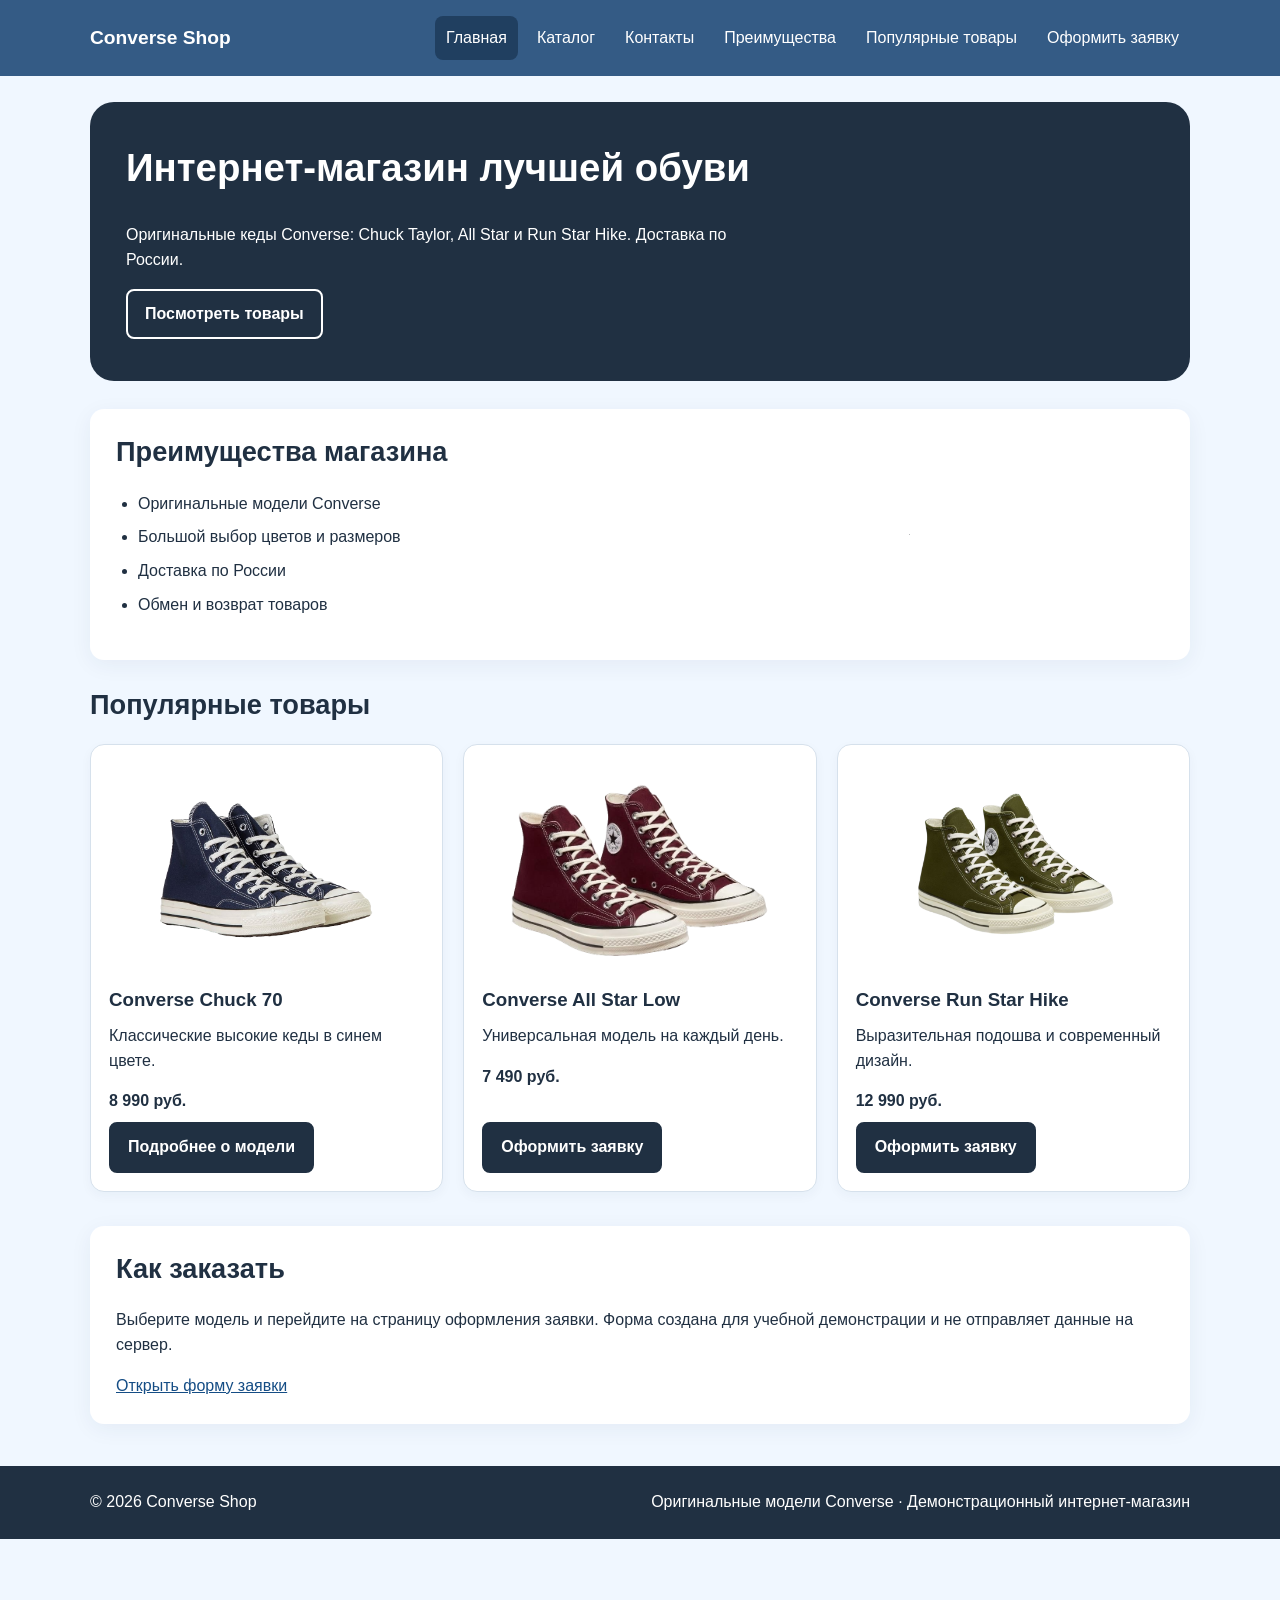
==== commit 5b11b6d6: "доработки по комментариям" ====
--- a/index.html
+++ b/index.html
@@ -12,7 +12,6 @@
     <link rel="stylesheet" href="css/responsive.css" />
   </head>
   <body>
-    <!-- Первая ссылка доступна с клавиатуры: Tab, затем Enter. -->
     <a class="skip-link" href="#main-content">Перейти к содержимому</a>
 
     <header class="site-header">
@@ -56,7 +55,7 @@
           </ul>
         </div>
         <div class="advantages-picture">
-          <!-- Демонстрация picture, source, srcset и sizes без дополнительных скриптов. -->
+          <!-- Демонстрация picture, source, srcset и sizes-->
           <picture>
             <source
               media="(max-width: 600px)"
@@ -125,7 +124,7 @@
 
     <footer class="site-footer">
       <div class="container footer-inner">
-        <p>© 2026 Converse Shop. Учебный проект.</p>
+        <p>© 2026 Converse Shop</p>
         <p>Оригинальные модели Converse · Демонстрационный интернет-магазин</p>
       </div>
     </footer>
--- a/css/style.css
+++ b/css/style.css
@@ -1,7 +1,6 @@
-/* Базовые стили (Mobile First); расширение для планшета и ПК — в responsive.css. */
 :root {
   --bg: #f0f7ff;
-  --blue: #345b85; /* Более тёмный синий: контраст с белым текстом > 7:1 */
+  --blue: #345b85; /* Более тёмный синий после проверки lighthouse */
   --dark: #203042;
   --text: #203042;
   --white: #fff;
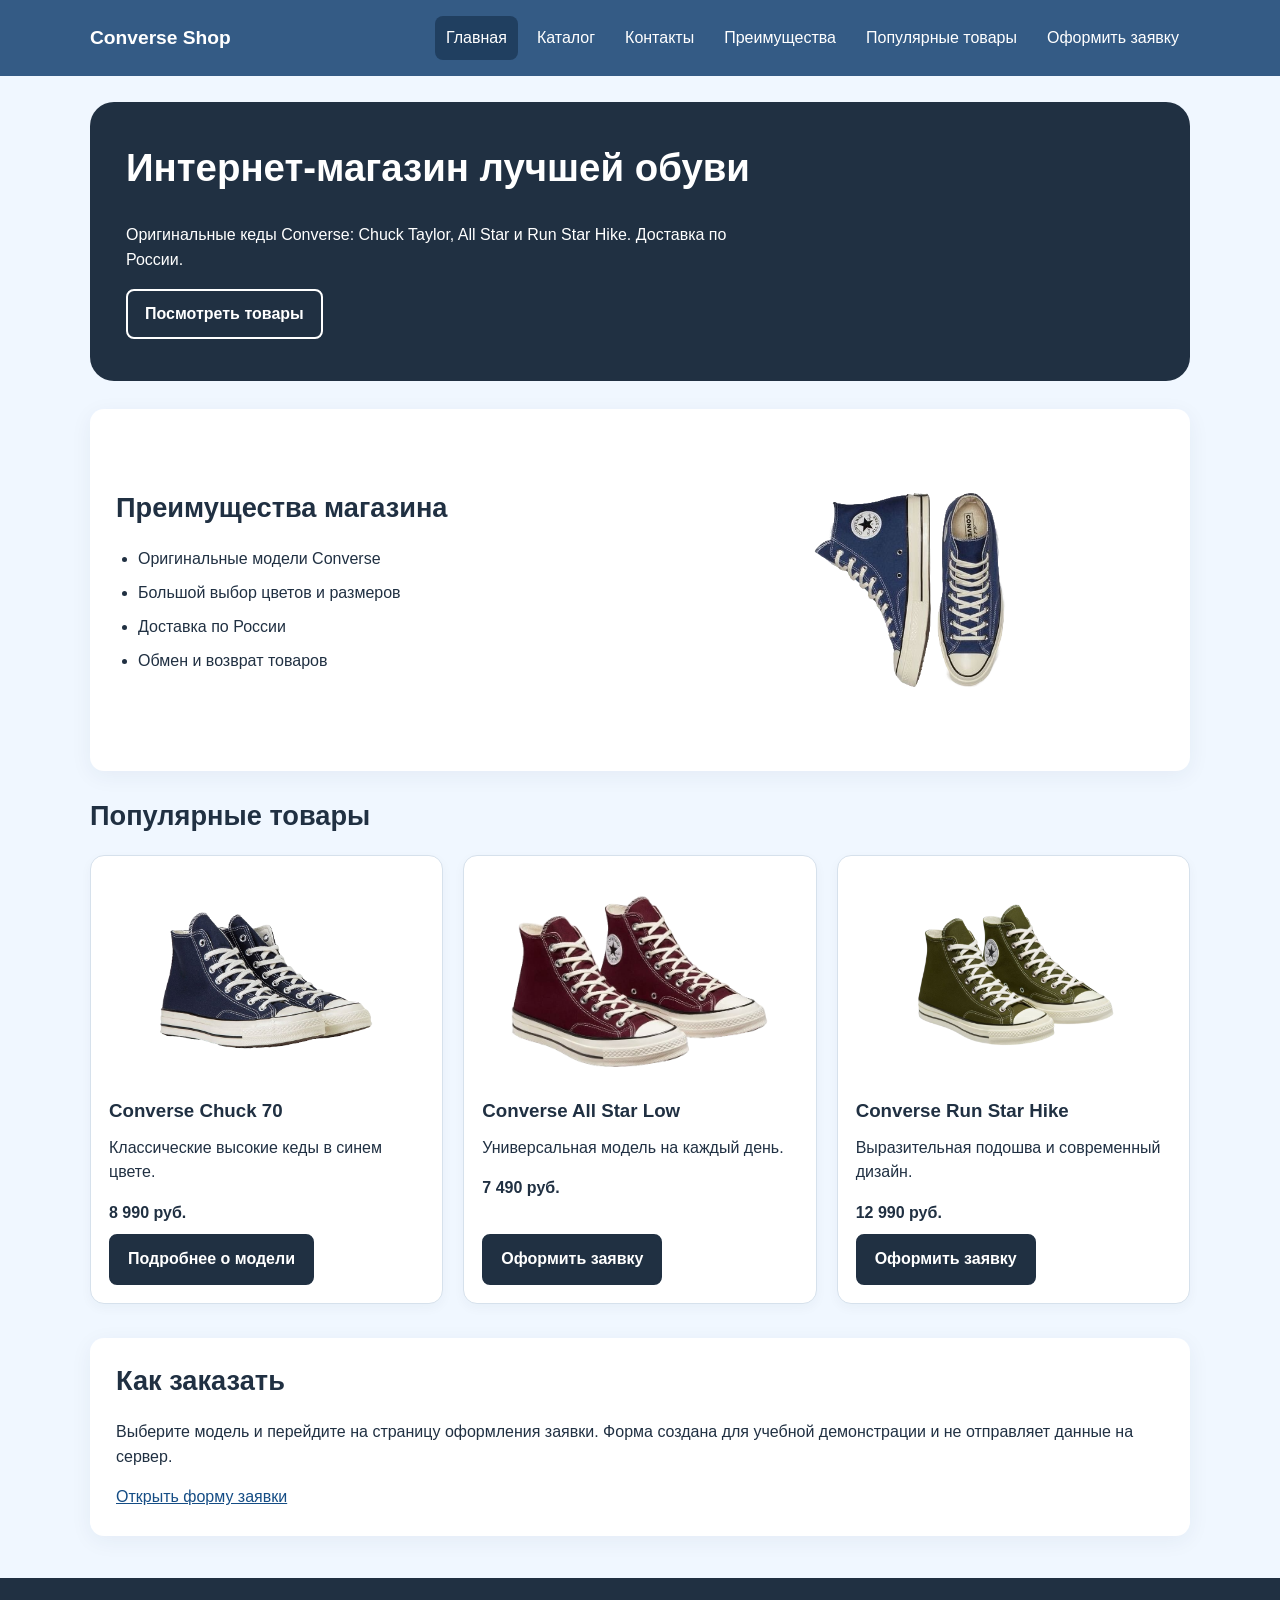
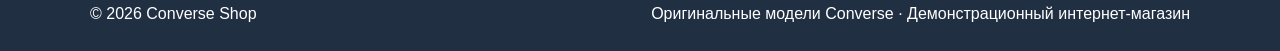
==== commit 43c1b0d3: "адаптивное фото для мобилки" ====
--- a/index.html
+++ b/index.html
@@ -54,20 +54,21 @@
             <li>Обмен и возврат товаров</li>
           </ul>
         </div>
+
         <div class="advantages-picture">
-          <!-- Демонстрация picture, source, srcset и sizes-->
+          <!-- Адаптивное изображение для разных экранов -->
           <picture>
             <source
               media="(max-width: 600px)"
-              srcset="img/blue_converse.jpg 406w"
-              sizes="90vw"
-              type="image/jpeg"
+              srcset="img/blue_converse_mobile.png"
+              type="image/png"
             />
+
             <img
               src="img/blue_converse-no-bg.png"
               width="390"
               height="450"
-              alt="Синие высокие кеды Converse, вид сбоку и сверху"
+              alt="Синие высокие кеды Converse"
             />
           </picture>
         </div>
